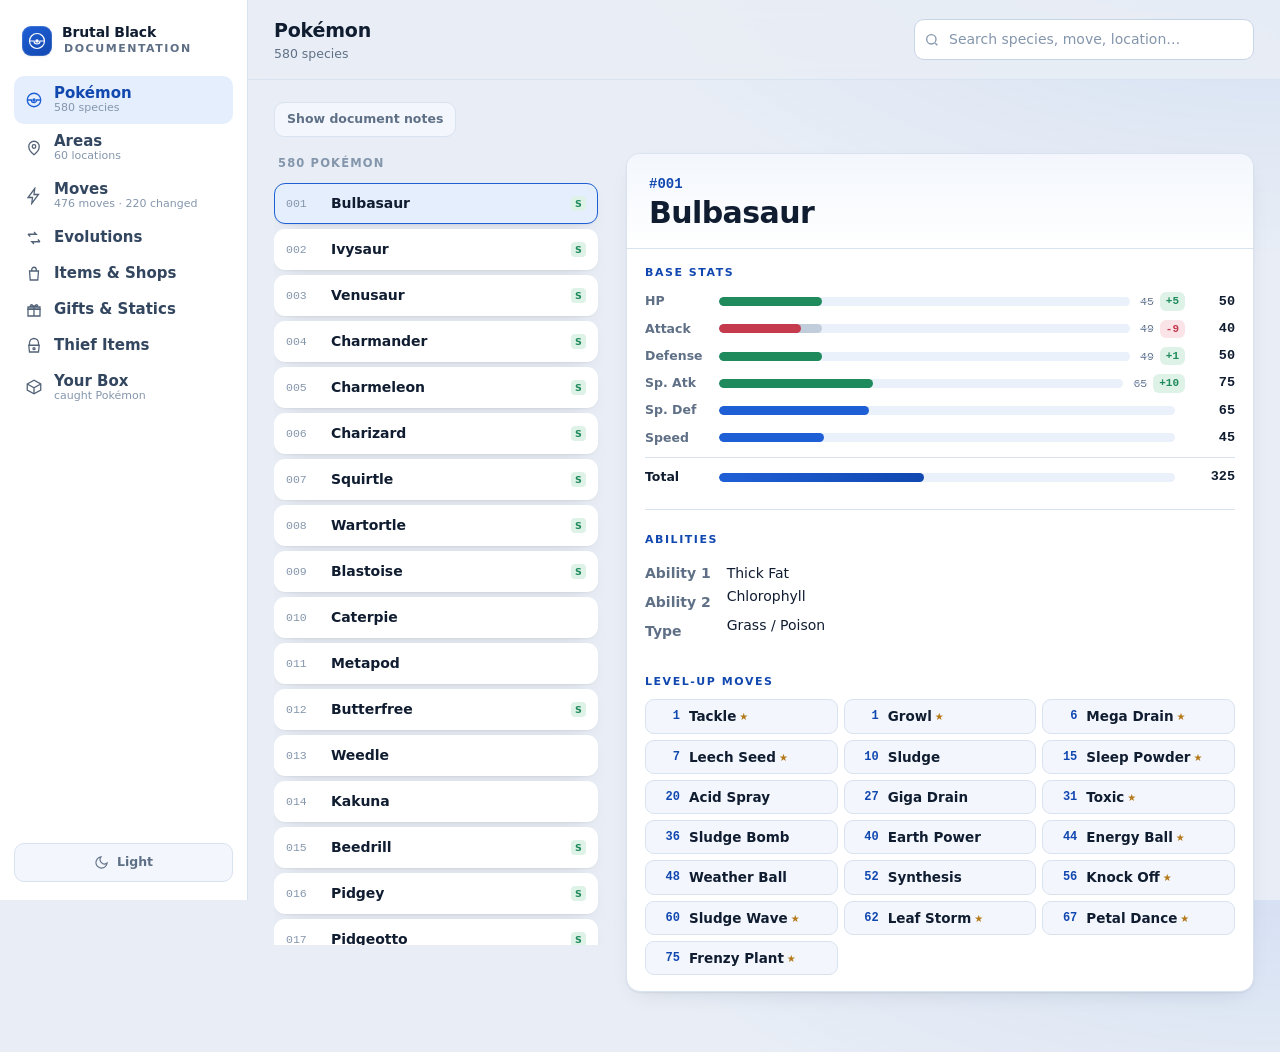
==== docs/index.html @ e63d30d4 "Brutal Black: display area notes (incl. Route 1 items), generic page title - Mastersheet prose notes" ====
<!doctype html>
<html lang="en">
<head>
<meta charset="utf-8">
<meta name="viewport" content="width=device-width, initial-scale=1">
<title>Nuzlocke Documentation</title>
<link rel="icon" href="data:image/svg+xml,%3Csvg xmlns='http://www.w3.org/2000/svg' viewBox='0 0 16 16'%3E%3Ctext y='13' font-size='13'%3EðŸŒŠ%3C/text%3E%3C/svg%3E">
<link rel="stylesheet" href="styles.css">
</head>
<body>
<div class="app" id="app">
  <aside class="sidebar" id="sidebar">
    <div class="brand">
      <div class="wm">
        <div class="crest" aria-hidden="true">
          <svg viewBox="0 0 24 24" fill="none"><path d="M12 2c5.5 0 10 4.5 10 10s-4.5 10-10 10S2 17.5 2 12 6.5 2 12 2Z" stroke="#fff" stroke-width="1.6"/><path d="M2 12h6a4 4 0 0 0 8 0h6" stroke="#fff" stroke-width="1.6"/><circle cx="12" cy="12" r="2.4" fill="#fff"/></svg>
        </div>
        <div>
          <h1>Rising Ruby <span class="sl">/</span> Sinking Sapphire</h1>
          <div class="tag">Documentation</div>
        </div>
      </div>
    </div>
    <nav id="nav" aria-label="Sections"></nav>
    <div class="spacer"></div>
    <button class="themebtn" id="themebtn" aria-label="Toggle color theme">
      <svg viewBox="0 0 24 24" fill="none" stroke="currentColor" stroke-width="1.8"><path d="M21 12.8A9 9 0 1 1 11.2 3a7 7 0 0 0 9.8 9.8Z"/></svg>
      <span id="themelabel">Theme</span>
    </button>
  </aside>
  <div class="scrim" id="scrim"></div>

  <main class="main">
    <header class="topbar">
      <button class="menutoggle" id="menutoggle" aria-label="Open menu"><svg viewBox="0 0 24 24" fill="none" stroke="currentColor" stroke-width="2"><path d="M4 7h16M4 12h16M4 17h16"/></svg></button>
      <div class="htext">
        <h2 id="secTitle">Pokémon</h2>
        <div class="hsub" id="secSub"></div>
      </div>
      <div class="search" id="searchWrap">
        <svg viewBox="0 0 24 24" fill="none" stroke="currentColor" stroke-width="2"><circle cx="11" cy="11" r="7"/><path d="m20 20-3.2-3.2"/></svg>
        <input id="search" type="search" placeholder="Search…" autocomplete="off" spellcheck="false">
      </div>
    </header>
    <div class="content" id="content"></div>
  </main>
</div>
<script src="data.js"></script>
<script src="data-brutalblack.js"></script>
<script src="sprites.js"></script>
<script src="app.js"></script>
</body>
</html>
---- docs/styles.css ----
/* ============ Tokens ============ */
:root{
  --bg:#e9eef6; --grain:#dde5f1;
  --surface:#ffffff; --surface-2:#f3f7fd; --surface-3:#eaf1fb;
  --ink:#101d31; --ink-2:#33465f; --muted:#5f7086; --faint:#8496ac;
  --line:#d9e2ef; --line-2:#c7d4e6;
  --accent:#1f5fd6; --accent-2:#1148b0; --accent-ink:#ffffff; --accent-soft:#e4eefc; --accent-line:#bcd4f6;
  --up:#1f8a5b; --up-soft:#dff2e8; --down:#c53a4d; --down-soft:#fbe4e8;
  --star:#b5791a; --star-soft:#f7ecd6; --star2:#9e3d78; --star2-soft:#f6e2ef;
  --shadow:0 1px 2px rgba(16,29,49,.06),0 8px 24px -12px rgba(16,29,49,.18);
  --shadow-lg:0 12px 40px -12px rgba(16,29,49,.28);
  --radius:14px; --radius-sm:9px;
  --mono:ui-monospace,"SFMono-Regular","Cascadia Code","Consolas","Liberation Mono",monospace;
  --sans:system-ui,-apple-system,"Segoe UI",Roboto,"Helvetica Neue",Arial,sans-serif;
  --m-grass:#3f9b52; --m-surf:#2b7fce; --m-rod:#1a9fb0; --m-horde:#8256c9; --m-dex:#c08a1f; --m-static:#c05a3a; --m-other:#5f7086;
}
@media (prefers-color-scheme:dark){
  :root{
    --bg:#080f1b; --grain:#0d1728;
    --surface:#0f1a2c; --surface-2:#13223a; --surface-3:#182b48;
    --ink:#e8eefb; --ink-2:#c2cee2; --muted:#8ba0bd; --faint:#63768f;
    --line:#1d2f4b; --line-2:#274064;
    --accent:#5b93ff; --accent-2:#7cabff; --accent-ink:#06101f; --accent-soft:#14243d; --accent-line:#274a78;
    --up:#4bc98a; --up-soft:#12301f; --down:#f07d8c; --down-soft:#341620; --star:#e4ac52; --star-soft:#33280f; --star2:#e07bb0; --star2-soft:#331327;
    --shadow:0 1px 2px rgba(0,0,0,.4),0 10px 30px -14px rgba(0,0,0,.7);
    --shadow-lg:0 18px 50px -16px rgba(0,0,0,.75);
  }
}
:root[data-theme="light"]{
  --bg:#e9eef6; --grain:#dde5f1; --surface:#ffffff; --surface-2:#f3f7fd; --surface-3:#eaf1fb;
  --ink:#101d31; --ink-2:#33465f; --muted:#5f7086; --faint:#8496ac; --line:#d9e2ef; --line-2:#c7d4e6;
  --accent:#1f5fd6; --accent-2:#1148b0; --accent-ink:#ffffff; --accent-soft:#e4eefc; --accent-line:#bcd4f6;
  --up:#1f8a5b; --up-soft:#dff2e8; --down:#c53a4d; --down-soft:#fbe4e8; --star:#b5791a; --star-soft:#f7ecd6; --star2:#9e3d78; --star2-soft:#f6e2ef;
  --shadow:0 1px 2px rgba(16,29,49,.06),0 8px 24px -12px rgba(16,29,49,.18); --shadow-lg:0 12px 40px -12px rgba(16,29,49,.28);
}
:root[data-theme="dark"]{
  --bg:#080f1b; --grain:#0d1728; --surface:#0f1a2c; --surface-2:#13223a; --surface-3:#182b48;
  --ink:#e8eefb; --ink-2:#c2cee2; --muted:#8ba0bd; --faint:#63768f; --line:#1d2f4b; --line-2:#274064;
  --accent:#5b93ff; --accent-2:#7cabff; --accent-ink:#06101f; --accent-soft:#14243d; --accent-line:#274a78;
  --up:#4bc98a; --up-soft:#12301f; --down:#f07d8c; --down-soft:#341620; --star:#e4ac52; --star-soft:#33280f; --star2:#e07bb0; --star2-soft:#331327;
  --shadow:0 1px 2px rgba(0,0,0,.4),0 10px 30px -14px rgba(0,0,0,.7); --shadow-lg:0 18px 50px -16px rgba(0,0,0,.75);
}
*{box-sizing:border-box}
html,body{height:100%}
body{
  margin:0;font-family:var(--sans);color:var(--ink);
  background:
    radial-gradient(1200px 600px at 100% -10%,color-mix(in srgb,var(--accent) 12%,transparent),transparent 60%),
    linear-gradient(var(--bg),var(--bg));
  font-size:15px;line-height:1.5;-webkit-font-smoothing:antialiased;
}
.mono{font-family:var(--mono);font-variant-numeric:tabular-nums}
button{font:inherit;color:inherit;cursor:pointer}
::selection{background:color-mix(in srgb,var(--accent) 30%,transparent)}
:focus-visible{outline:2px solid var(--accent);outline-offset:2px;border-radius:6px}

/* ============ App shell ============ */
.app{display:grid;grid-template-columns:248px 1fr;min-height:100vh}
.sidebar{
  position:sticky;top:0;align-self:start;height:100vh;
  display:flex;flex-direction:column;gap:2px;padding:18px 14px;
  border-right:1px solid var(--line);background:var(--surface);z-index:20;
}
.brand{display:flex;flex-direction:column;gap:2px;padding:6px 8px 16px}
.brand .wm{display:flex;align-items:center;gap:10px}
.brand .crest{width:30px;height:30px;flex:none;border-radius:9px;background:linear-gradient(150deg,var(--accent),var(--accent-2));display:grid;place-items:center;box-shadow:inset 0 0 0 1px rgba(255,255,255,.15),var(--shadow)}
.brand .crest svg{width:18px;height:18px}
.brand h1{margin:0;font-size:14px;font-weight:750;letter-spacing:-.01em;line-height:1.24;text-wrap:balance}
.brand h1 .sl{color:var(--accent);font-weight:600;margin:0 1px}
.brand .tag{font-size:11px;color:var(--muted);letter-spacing:.14em;text-transform:uppercase;font-weight:600;padding-left:2px}
.navbtn{display:flex;align-items:center;gap:11px;width:100%;text-align:left;padding:9px 11px;border:0;background:transparent;border-radius:10px;color:var(--ink-2);font-weight:550;transition:background .12s,color .12s}
.navbtn svg{width:18px;height:18px;flex:none;opacity:.85}
.navbtn .nm{display:flex;flex-direction:column;line-height:1.15}
.navbtn .nm small{font-size:11px;color:var(--faint);font-weight:500}
.navbtn:hover{background:var(--surface-2);color:var(--ink)}
.navbtn.active{background:var(--accent-soft);color:var(--accent-2)}
.navbtn.active svg{opacity:1;color:var(--accent)}
.sidebar .spacer{flex:1}
.themebtn{display:flex;align-items:center;justify-content:center;gap:8px;padding:9px;border:1px solid var(--line);border-radius:10px;background:var(--surface-2);color:var(--muted);font-size:12.5px;font-weight:600}
.themebtn:hover{color:var(--ink);border-color:var(--line-2)}
.themebtn svg{width:15px;height:15px}

.main{min-width:0;display:flex;flex-direction:column}
.scrim{display:none;position:fixed;inset:0;background:rgba(4,10,20,.55);z-index:19}
.scrim.show{display:block}
.topbar{position:sticky;top:0;z-index:15;display:flex;align-items:center;gap:16px;padding:16px 26px;background:color-mix(in srgb,var(--bg) 82%,transparent);backdrop-filter:blur(10px);border-bottom:1px solid var(--line)}
.topbar .htext{min-width:0}
.topbar h2{margin:0;font-size:19px;font-weight:750;letter-spacing:-.01em}
.topbar .hsub{font-size:12.5px;color:var(--muted)}
.search{margin-left:auto;position:relative;flex:0 1 340px}
.search input{width:100%;padding:9px 12px 9px 34px;border:1px solid var(--line-2);border-radius:10px;background:var(--surface);color:var(--ink);font:inherit;font-size:14px}
.search input::placeholder{color:var(--faint)}
.search svg{position:absolute;left:10px;top:50%;transform:translateY(-50%);width:16px;height:16px;color:var(--faint)}
.content{padding:22px 26px 60px;min-width:0}

/* ============ Master-detail ============ */
.md{display:grid;grid-template-columns:330px 1fr;gap:22px;align-items:start}
.mlist{position:sticky;top:86px;max-height:calc(100vh - 108px);overflow:auto;display:flex;flex-direction:column;gap:5px;padding-right:6px}
.mlist .count{font-size:11.5px;color:var(--faint);text-transform:uppercase;letter-spacing:.1em;font-weight:600;padding:2px 4px 6px}
.litem{display:flex;align-items:center;gap:11px;padding:9px 11px;border:1px solid transparent;border-radius:11px;background:var(--surface);text-align:left;width:100%;transition:border-color .12s,background .12s,transform .06s;box-shadow:var(--shadow)}
.litem:hover{border-color:var(--accent-line)}
.litem.active{border-color:var(--accent);background:var(--accent-soft)}
.litem .dex{font-family:var(--mono);font-size:11.5px;color:var(--faint);min-width:34px}
.litem .lname{font-weight:640;font-size:14px;letter-spacing:-.005em;flex:1;min-width:0;overflow:hidden;text-overflow:ellipsis;white-space:nowrap}
.litem .lmeta{font-size:11px;color:var(--muted);white-space:nowrap}
.litem .dot{width:7px;height:7px;border-radius:50%;flex:none}
.detail{min-width:0}

/* ============ Cards / panels ============ */
.panel{background:var(--surface);border:1px solid var(--line);border-radius:var(--radius);box-shadow:var(--shadow);overflow:hidden}
.panel + .panel{margin-top:18px}
.phead{display:flex;align-items:baseline;gap:12px;padding:14px 18px;border-bottom:1px solid var(--line);background:var(--surface-2)}
.phead h3{margin:0;font-size:14.5px;font-weight:700;letter-spacing:.01em}
.phead .sub{font-size:12px;color:var(--muted)}
.pbody{padding:16px 18px}
.eyebrow{font-size:11px;letter-spacing:.14em;text-transform:uppercase;color:var(--accent-2);font-weight:700}

/* Pokemon detail header */
.pkhero{display:flex;flex-wrap:wrap;align-items:flex-end;gap:14px;padding:20px 22px;border-bottom:1px solid var(--line);background:linear-gradient(180deg,var(--surface-2),var(--surface))}
.pkhero .num{font-family:var(--mono);font-size:14px;color:var(--accent-2);font-weight:600}
.pkhero h2{margin:0;font-size:30px;font-weight:780;letter-spacing:-.02em;line-height:1}
.pkhero .loc{margin-left:auto;font-size:13px;color:var(--muted);text-align:right}
.pkhero .loc b{color:var(--ink);font-weight:650}

.dl{display:grid;grid-template-columns:auto 1fr;gap:2px 16px;font-size:14px}
.dl dt{color:var(--muted);font-weight:600;white-space:nowrap}
.dl dd{margin:0;color:var(--ink)}
.dl dd + dt{margin-top:6px}

.grid2{display:grid;grid-template-columns:1fr 1fr;gap:16px}
@media (max-width:1180px){.grid2{grid-template-columns:1fr}}

/* stat change table */
.statchg{display:flex;flex-direction:column;gap:6px}
.statrow{display:grid;grid-template-columns:96px 1fr auto;align-items:center;gap:10px}
.statrow .sn{font-size:12.5px;color:var(--muted);font-weight:600}
.statrow .bar{position:relative;height:8px;border-radius:5px;background:var(--surface-3);overflow:hidden}
.statrow .bar i{position:absolute;left:0;top:0;bottom:0;border-radius:5px;background:var(--accent);opacity:.35}
.statrow .bar i.now{opacity:.9}
.statrow .val{font-family:var(--mono);font-size:12.5px;display:flex;align-items:center;gap:6px}
.statrow .val .to{font-weight:700}
.delta{font-family:var(--mono);font-size:11px;font-weight:700;padding:1px 6px;border-radius:6px}
.delta.up{color:var(--up);background:var(--up-soft)}
.delta.down{color:var(--down);background:var(--down-soft)}

.chgrow{display:flex;align-items:center;gap:9px;flex-wrap:wrap;padding:7px 0;border-top:1px dashed var(--line);font-size:13.5px}
.chgrow:first-child{border-top:0}
.chgrow .cl{color:var(--muted);font-weight:600;min-width:120px}
.arrow{color:var(--faint)}
.was{color:var(--muted);text-decoration:line-through;text-decoration-color:var(--line-2)}
.now{font-weight:650}

/* moves */
.moves{display:grid;grid-template-columns:repeat(auto-fill,minmax(178px,1fr));gap:6px}
.move{display:flex;align-items:center;flex-wrap:wrap;gap:6px 9px;padding:6px 10px;border-radius:9px;background:var(--surface-2);border:1px solid var(--line)}
.move .lv{font-family:var(--mono);font-size:12px;font-weight:700;color:var(--accent-2);min-width:24px;text-align:right}
.move .mv{font-size:13.5px;font-weight:550;flex:1}
.badge{font-size:10px;font-weight:800;padding:1px 5px;border-radius:5px;letter-spacing:.02em;line-height:1.4}
.badge.s1{color:var(--star);background:var(--star-soft)}
.badge.s2{color:var(--star2);background:var(--star2-soft)}
.tmwrap{margin-top:18px;border:1px solid var(--line);border-radius:14px;background:var(--surface);box-shadow:var(--shadow);overflow:hidden}
.tmwrap>summary{cursor:pointer;list-style:none;padding:13px 18px;font-size:13.5px;font-weight:700;color:var(--ink);display:flex;align-items:center;gap:10px}
.tmwrap>summary::-webkit-details-marker{display:none}
.tmwrap>summary::before{content:"▸";color:var(--muted);font-size:11px;transition:transform .15s}
.tmwrap[open]>summary::before{transform:rotate(90deg)}
.tmwrap>summary:hover{background:var(--surface-2)}
.tmnewcount{font-size:11px;font-weight:800;color:var(--up);background:var(--up-soft);padding:2px 8px;border-radius:6px}
.tmgrid{display:grid;grid-template-columns:repeat(auto-fill,minmax(160px,1fr));gap:6px;padding:4px 18px 14px}
.tmchip{display:flex;align-items:center;gap:8px;padding:5px 10px;border-radius:9px;background:var(--surface-2);border:1px solid var(--line);font-size:12.5px}
.tmchip .tmn{font-family:var(--mono);font-size:11px;font-weight:700;color:var(--accent-2);min-width:38px}
.tmchip.tmnew{border-color:color-mix(in srgb,var(--up) 50%,var(--line));background:var(--up-soft)}
.tmchip.tmnew .tmn{color:var(--up)}
.tmcap{display:flex;align-items:center;gap:7px;padding:0 18px 14px;font-size:11.5px;color:var(--muted)}
.tmswatch{width:12px;height:12px;border-radius:3px;background:var(--up-soft);border:1px solid color-mix(in srgb,var(--up) 50%,var(--line))}
.ast{font-weight:800;font-size:.8em;vertical-align:super;line-height:0;margin-left:1px;cursor:help}
.ast.a1{color:var(--star)}
.ast.a2{color:var(--star2)}
/* clickable moves + move-info modal */
.movelink{cursor:pointer}
.chgmark{color:var(--star);font-size:10px;font-weight:800;margin-left:3px;vertical-align:1px;cursor:help}
.move.movelink:hover{border-color:var(--accent)}
.tmchip.movelink:hover{border-color:var(--accent)}
.chip.movelink:hover{border-color:var(--accent);color:var(--accent-2)}
h3 .movelink:hover{color:var(--accent)}
.movelink:focus-visible{outline:2px solid var(--accent);outline-offset:2px;border-radius:6px}
.movemodal-backdrop{position:fixed;inset:0;z-index:100;display:none;align-items:center;justify-content:center;padding:20px;background:rgba(4,10,20,.55);backdrop-filter:blur(3px)}
.movemodal-backdrop.show{display:flex}
.movemodal{width:min(420px,100%);background:var(--surface);border:1px solid var(--line);border-radius:16px;box-shadow:var(--shadow-lg);overflow:hidden;animation:mmpop .14s ease}
@keyframes mmpop{from{transform:translateY(6px) scale(.98);opacity:0}to{transform:none;opacity:1}}
.mm-head{display:flex;align-items:center;gap:12px;padding:15px 18px;border-bottom:1px solid var(--line);background:var(--surface-2)}
.mm-head h3{margin:0;font-size:18px;font-weight:750;letter-spacing:-.01em}
.mm-close{margin-left:auto;flex:none;width:28px;height:28px;border:1px solid var(--line-2);border-radius:8px;background:var(--surface);color:var(--muted);font-size:13px;display:grid;place-items:center}
.mm-close:hover{color:var(--ink)}
.mm-body{padding:16px 18px}
.mm-tags{display:flex;flex-wrap:wrap;gap:8px;margin-bottom:14px}
.mm-type{color:#fff;font-weight:750;font-size:12px;padding:4px 12px;border-radius:999px;text-shadow:0 1px 1px rgba(0,0,0,.25)}
.mm-cat{font-weight:650;font-size:12px;padding:4px 12px;border-radius:999px;background:var(--surface-3);color:var(--ink-2)}
.mm-cat-physical{background:rgba(224,101,68,.16);color:#e06544}
.mm-cat-special{background:rgba(77,144,213,.16);color:#4d90d5}
.mm-cat-status{background:var(--surface-3);color:var(--muted)}
.mm-chg{font-weight:750;font-size:12px;padding:4px 12px;border-radius:999px;background:var(--star-soft);color:var(--star)}
.mm-stats{display:grid;grid-template-columns:repeat(3,1fr);gap:8px;margin-bottom:12px}
.mm-stats>div{background:var(--surface-2);border:1px solid var(--line);border-radius:10px;padding:10px;text-align:center}
.mm-stats b{display:block;font-family:var(--mono);font-size:18px;font-weight:750}
.mm-stats span{font-size:11px;color:var(--muted);text-transform:uppercase;letter-spacing:.06em}
.mm-fx{font-size:13px;color:var(--ink-2);background:var(--accent-soft);border:1px solid var(--accent-line);border-radius:10px;padding:9px 12px;margin-bottom:10px}
.mm-desc{margin:0;font-size:13.5px;color:var(--ink-2);line-height:1.5}
.badge.excl{color:var(--up);background:var(--up-soft)}
.badge.early{color:var(--accent-2);background:var(--accent-soft)}
.move.mv-excl{border-color:color-mix(in srgb,var(--up) 45%,var(--line))}
.move.mv-early{border-color:color-mix(in srgb,var(--accent) 40%,var(--line))}

/* sprites */
.spr{image-rendering:pixelated;image-rendering:crisp-edges;display:inline-block;flex:none;object-fit:contain}
.litem .lspr{width:34px;height:34px;margin:-5px -2px -5px -3px}
.pkhero .hspr{width:96px;height:96px;align-self:center;filter:drop-shadow(0 3px 6px rgba(0,0,0,.28))}
.cspr{width:22px;height:22px;vertical-align:middle}
.pkid{display:flex;flex-direction:column;gap:3px}
.chip.mon{display:inline-flex;align-items:center;gap:5px;padding:3px 10px 3px 5px}
.monname{display:inline-flex;align-items:center;gap:8px}
.monlink{cursor:pointer;transition:border-color .12s,background .12s,color .12s}
.chip.monlink:hover,.tmon.monlink:hover{border-color:var(--accent);color:var(--accent-2);background:var(--accent-soft)}
.monname.monlink{border-radius:7px;padding:2px 6px;margin:-2px -6px}
.monname.monlink:hover{background:var(--accent-soft);color:var(--accent-2)}
.monlink:focus-visible{outline:2px solid var(--accent);outline-offset:2px}
.catch{width:15px;height:15px;flex:none;border:1.6px solid var(--line-2);border-radius:5px;background:var(--surface);padding:0;position:relative;cursor:pointer}
.catch:hover{border-color:var(--accent)}
.catch[aria-pressed="true"]{background:var(--up);border-color:var(--up)}
.catch[aria-pressed="true"]::after{content:"";position:absolute;left:4px;top:1px;width:4px;height:8px;border:solid #fff;border-width:0 2px 2px 0;transform:rotate(45deg)}
.catch:focus-visible{outline:2px solid var(--accent);outline-offset:2px}
.chip.caught{opacity:.5}
.chip.caught .cspr{filter:grayscale(.75)}
.pct{font-family:var(--mono);font-variant-numeric:tabular-nums;font-size:10.5px;font-weight:700;color:var(--accent-2);margin-left:2px}
.pct.dupe{color:var(--faint);font-style:italic;font-weight:600;font-family:var(--sans)}
.wsum{display:flex;flex-direction:column;gap:3px;margin-top:6px;align-items:flex-start}
.cc{font-size:10.5px;color:var(--faint);font-variant-numeric:tabular-nums}
.wcap{margin-top:12px;font-size:11.5px;color:var(--muted);line-height:1.5;max-width:82ch}
.wcap b{color:var(--ink-2)}
/* sidebar caught check + collapse */
.areacheck{margin-left:auto;color:var(--up);font-weight:800;font-size:13px;flex:none}
.litem.active .areacheck{color:var(--up)}
.subcaught{color:var(--up);font-weight:700}
.areabar{display:flex;align-items:center;gap:12px;margin-bottom:16px}
.caughtcount{font-size:13px;color:var(--muted)}
.caughtcount b{color:var(--up);font-weight:750;font-variant-numeric:tabular-nums}
.resetbtn{margin-left:auto;flex:none;font-size:12.5px;font-weight:650;padding:8px 15px;border:1px solid var(--line-2);border-radius:9px;background:var(--surface);color:var(--ink-2)}
.resetbtn:hover:not(:disabled){border-color:var(--down);color:var(--down);background:var(--down-soft)}
.resetbtn:disabled{opacity:.45;cursor:default}
/* player profile / rival filter */
.profilebar{display:flex;flex-wrap:wrap;align-items:center;gap:16px;margin-bottom:14px;padding:11px 14px;background:var(--surface);border:1px solid var(--line);border-radius:12px;box-shadow:var(--shadow)}
.pfield{display:flex;align-items:center;gap:9px}
.plabel{font-size:11px;text-transform:uppercase;letter-spacing:.08em;color:var(--muted);font-weight:700}
.seg{display:inline-flex;background:var(--surface-2);border:1px solid var(--line);border-radius:9px;padding:2px;gap:2px}
.segbtn{display:inline-flex;align-items:center;gap:5px;font-size:12.5px;font-weight:600;padding:5px 11px;border:0;background:transparent;border-radius:7px;color:var(--ink-2)}
.segbtn:hover{color:var(--ink)}
.segbtn.on{background:var(--accent);color:var(--accent-ink)}
.segbtn .spr{margin:-3px 0}
.pnote{font-size:12px;color:var(--muted);margin-left:auto;text-align:right}
.pnote b{color:var(--accent-2)}
.rivalpill{font-size:10px;font-weight:800;letter-spacing:.02em;padding:2px 8px;border-radius:6px;background:var(--accent);color:var(--accent-ink);white-space:nowrap}
.varpill{font-size:10px;font-weight:700;padding:2px 7px;border-radius:6px;background:var(--surface-3);color:var(--muted);white-space:nowrap}
tr.rivalrow{background:color-mix(in srgb,var(--accent) 6%,transparent)}
.collapsebtn{flex:none;font-size:11.5px;font-weight:650;padding:4px 11px;border:1px solid var(--line-2);border-radius:8px;background:var(--surface);color:var(--muted)}
.collapsebtn:hover{color:var(--ink);border-color:var(--accent-line)}
.collapsednote{font-size:13px;color:var(--muted);display:flex;align-items:center;gap:8px;flex-wrap:wrap}
.pheadbtns{margin-left:auto;display:flex;gap:8px;flex:none}
.missbtn{flex:none;font-size:11.5px;font-weight:650;padding:4px 11px;border:1px solid var(--line-2);border-radius:8px;background:var(--surface);color:var(--muted)}
.missbtn:hover{color:var(--down);border-color:var(--down)}
.missbtn.on{background:var(--down-soft);border-color:var(--down);color:var(--down)}
.submiss{color:var(--down);font-weight:700}
.cmarks{margin-left:auto;display:inline-flex;gap:3px;flex:none}
.cmark{font-size:9.5px;font-weight:800;width:15px;height:15px;display:inline-grid;place-items:center;border-radius:4px}
.cmark.s{background:var(--up-soft);color:var(--up)}
.cmark.t{background:var(--star2-soft);color:var(--star2)}
.cmark.a{background:var(--star-soft);color:var(--star)}
.litem.done{opacity:.5}
.areamiss{margin-left:auto;color:var(--down);font-weight:800;font-size:13px;flex:none}
.arealinked{margin-left:auto;color:var(--faint);font-weight:800;font-size:13px;flex:none}
.wcap.grpnote{margin:0 0 12px;color:var(--accent-2);background:var(--accent-soft);border:1px solid var(--accent-line);border-radius:9px;padding:8px 11px}
.wcap.grpnote b{color:var(--accent-2)}
.areacheck.done{color:var(--muted)}
.tcheck{margin-right:8px;vertical-align:-2px}
tr.tdone td{opacity:.55}
tr.tdone .idpill,tr.tdone .tcheck{opacity:1}
.boxgrid{display:grid;grid-template-columns:repeat(auto-fill,minmax(118px,1fr));gap:12px}
.boxcard{display:flex;flex-direction:column;align-items:center;gap:4px;padding:14px 10px 12px;border:1px solid var(--line);border-radius:14px;background:var(--surface);box-shadow:var(--shadow);text-align:center;transition:border-color .12s,transform .07s}
.boxcard:hover{border-color:var(--accent);transform:translateY(-2px)}
.boxspr{width:64px;height:64px}
.bxname{font-weight:640;font-size:13px}
.bxdex{font-family:var(--mono);font-size:11px;color:var(--faint)}
/* location links */
.loclink{cursor:pointer;color:var(--accent-2);border-bottom:1px dashed var(--accent-line);transition:color .12s,border-color .12s}
.loclink:hover{color:var(--accent);border-bottom-color:var(--accent)}
.loclink:focus-visible{outline:2px solid var(--accent);outline-offset:2px;border-radius:4px}
/* thief */
.thief-grid{display:grid;grid-template-columns:repeat(auto-fill,minmax(340px,1fr));gap:16px;align-items:start;margin-bottom:18px}
.thief-card .phead{background:var(--surface-2)}
.thief-tbl td.tname{width:50%}
.thief-tbl td.titem{color:var(--ink-2)}
.thief-tbl .team{gap:5px}
.thief-tbl .tmon{font-size:12px}

/* base stats */
.stats{display:flex;flex-direction:column;gap:7px;max-width:600px}
.detailcol{max-width:660px;display:flex;flex-direction:column;gap:18px}
.detailcol .tmwrap{margin-top:0}
.statcols{display:grid;grid-template-columns:repeat(auto-fit,minmax(232px,1fr));gap:16px 22px}
.statcol .strow{grid-template-columns:52px 1fr auto 34px;gap:8px}
.statcol .strow .sl{font-size:11.5px}
.statcol .stats{max-width:none}
.strow{display:grid;grid-template-columns:64px 1fr auto 40px;align-items:center;gap:10px}
.strow .sl{font-size:12.5px;color:var(--muted);font-weight:600}
.strow .sbar{position:relative;height:9px;border-radius:5px;background:var(--surface-3);overflow:hidden}
.strow .sbar i{position:absolute;left:0;top:0;bottom:0;border-radius:5px;background:var(--accent)}
.strow .sbar i.ghost{background:var(--faint);opacity:.4}
.strow.up .sbar i:not(.ghost){background:var(--up)}
.strow.down .sbar i:not(.ghost){background:var(--down)}
.strow .sann{display:flex;align-items:center;justify-content:flex-end;gap:6px;font-family:var(--mono);font-variant-numeric:tabular-nums;font-size:11.5px;min-width:0}
.strow .sv{font-family:var(--mono);font-variant-numeric:tabular-nums;font-size:12.5px;text-align:right}
.strow .sv b{font-weight:700;font-size:13.5px}
.strow.total{margin-top:2px;padding-top:9px;border-top:1px solid var(--line)}
.strow.total .sbar i{background:linear-gradient(90deg,var(--accent),var(--accent-2))}
.strow.total .sl,.strow.total .sv b{color:var(--ink)}

/* generic tables */
.tblwrap{overflow-x:auto}
table.data{width:100%;border-collapse:collapse;font-size:13.5px}
table.data th{text-align:left;font-weight:700;color:var(--muted);font-size:11.5px;text-transform:uppercase;letter-spacing:.05em;padding:8px 12px;border-bottom:1px solid var(--line-2);white-space:nowrap;position:sticky;top:0;background:var(--surface)}
table.data td{padding:8px 12px;border-bottom:1px solid var(--line);vertical-align:top}
table.data tr:last-child td{border-bottom:0}
table.data tbody tr:hover,table.data tr:hover{background:var(--surface-2)}
table.data td.mono,table.data td .mono{font-family:var(--mono);font-variant-numeric:tabular-nums}

/* chips */
.chips{display:flex;flex-wrap:wrap;gap:6px}
.chip{font-size:12.5px;padding:4px 10px;border-radius:999px;background:var(--surface-2);border:1px solid var(--line);color:var(--ink-2)}
.chip.rare{border-style:dashed;color:var(--star);border-color:color-mix(in srgb,var(--star) 45%,var(--line))}
.mtag{font-size:11px;font-weight:700;padding:2px 8px;border-radius:7px;color:#fff;letter-spacing:.02em;white-space:nowrap}
.lvpill{font-family:var(--mono);font-size:12px;font-weight:650;padding:1px 8px;border-radius:7px;background:var(--surface-3);color:var(--ink-2)}
.idpill{font-family:var(--mono);font-size:11.5px;color:var(--faint)}
.badgepill{font-family:var(--mono);font-size:11px;font-weight:700;padding:1px 6px;border-radius:6px;background:var(--accent-soft);color:var(--accent-2)}

/* trainer team inline */
.team{display:flex;flex-wrap:wrap;gap:6px}
.tmon{display:inline-flex;align-items:center;gap:6px;padding:3px 8px;border-radius:8px;background:var(--surface-2);border:1px solid var(--line);font-size:12.5px}
.tmon .lv{font-family:var(--mono);font-size:11px;color:var(--accent-2);font-weight:700}

/* prose + notes */
.prose{max-width:70ch}
.prose p{margin:0 0 10px;color:var(--ink-2)}
.prose p:last-child{margin-bottom:0}
.note{display:flex;gap:9px;padding:11px 13px;border-radius:11px;background:var(--accent-soft);border:1px solid var(--accent-line);font-size:13px;color:var(--ink-2)}
.note svg{width:16px;height:16px;flex:none;color:var(--accent);margin-top:1px}
.note.plain{background:var(--surface-2);border-color:var(--line)}
.note.plain svg{color:var(--muted)}

/* about / intro */
.about{display:grid;grid-template-columns:1.6fr 1fr;gap:16px;margin-bottom:20px}
@media (max-width:900px){.about{grid-template-columns:1fr}}
.files{display:flex;flex-direction:column;gap:6px}
.file{display:flex;gap:10px;align-items:center;font-size:13px}
.file code{font-family:var(--mono);font-size:12px;background:var(--surface-3);padding:2px 7px;border-radius:6px;color:var(--accent-2);min-width:74px;text-align:center}
.file span{color:var(--muted)}

.section-head{display:flex;flex-wrap:wrap;align-items:baseline;gap:10px;margin:26px 0 12px}
.section-head h3{margin:0;font-size:17px;font-weight:740;letter-spacing:-.01em}
.section-head .hint{font-size:12.5px;color:var(--muted)}
.divider{height:1px;background:var(--line);margin:22px 0}

.empty{padding:60px 20px;text-align:center;color:var(--muted)}
.empty svg{width:34px;height:34px;opacity:.4;margin-bottom:10px}

/* legend */
.legend{display:flex;flex-wrap:wrap;gap:14px;font-size:12px;color:var(--muted);padding:10px 14px;background:var(--surface-2);border:1px solid var(--line);border-radius:11px;margin-bottom:16px}
.legend span{display:inline-flex;align-items:center;gap:6px}

.wild-group{margin-bottom:4px}

/* mobile nav toggle */
.menutoggle{display:none}

@media (max-width:920px){
  .app{grid-template-columns:1fr}
  .sidebar{position:fixed;inset:0 auto 0 0;width:250px;transform:translateX(-100%);transition:transform .22s ease;box-shadow:var(--shadow-lg)}
  .sidebar.open{transform:none}
  .menutoggle{display:inline-grid;place-items:center;width:38px;height:38px;border:1px solid var(--line-2);border-radius:10px;background:var(--surface)}
  .menutoggle svg{width:18px;height:18px}
  .md{grid-template-columns:1fr}
  .mlist{position:static;max-height:340px;order:0}
  .detail{order:1}
  .search{flex-basis:auto;flex:1}
  .topbar h2{font-size:17px}
}
@media (max-width:560px){
  .content{padding:16px 14px 50px}
  .topbar{padding:12px 14px}
  .pkhero h2{font-size:24px}
  .pkhero .loc{margin-left:0;flex-basis:100%;text-align:left}
}
@media (prefers-reduced-motion:reduce){*{transition:none!important;animation:none!important}}
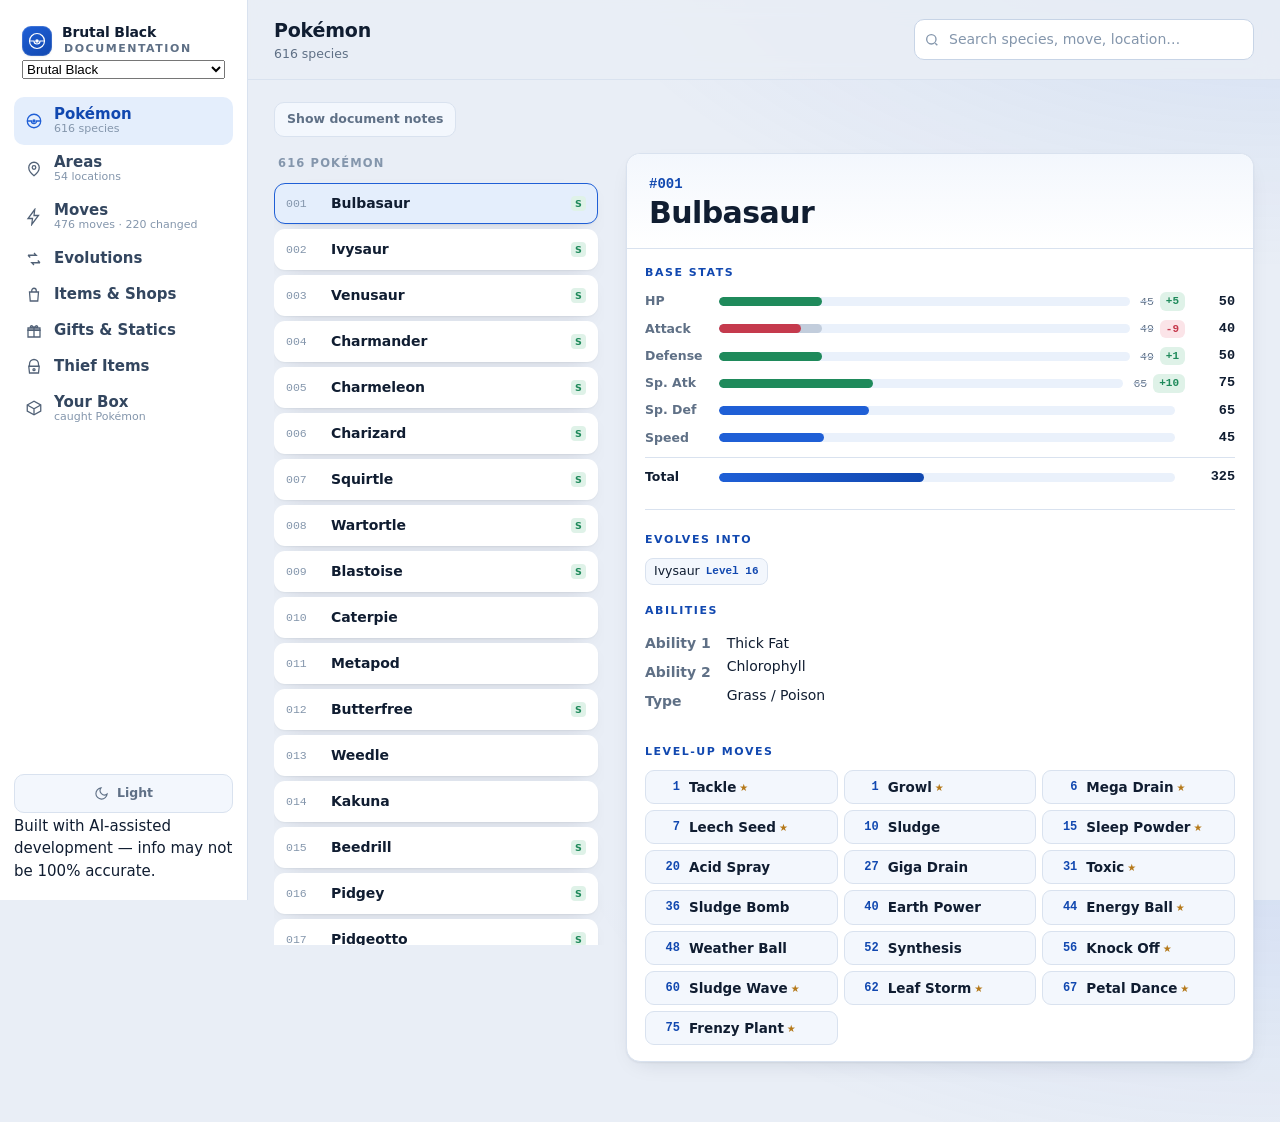
==== commit 6ffad7fe: "Add Rigorous Red (Gen-3 / FireRed hack) as a third game Adapts the Brutal Black pipeline for Rigorou" ====
--- a/docs/index.html
+++ b/docs/index.html
@@ -27,6 +27,7 @@
       <svg viewBox="0 0 24 24" fill="none" stroke="currentColor" stroke-width="1.8"><path d="M21 12.8A9 9 0 1 1 11.2 3a7 7 0 0 0 9.8 9.8Z"/></svg>
       <span id="themelabel">Theme</span>
     </button>
+    <div class="disclaimer">Built with AI-assisted development — info may not be 100% accurate.</div>
   </aside>
   <div class="scrim" id="scrim"></div>
 
@@ -47,7 +48,9 @@
 </div>
 <script src="data.js"></script>
 <script src="data-brutalblack.js"></script>
+<script src="data-rigred.js"></script>
 <script src="sprites.js"></script>
+<script src="item-sprites.js"></script>
 <script src="app.js"></script>
 </body>
 </html>
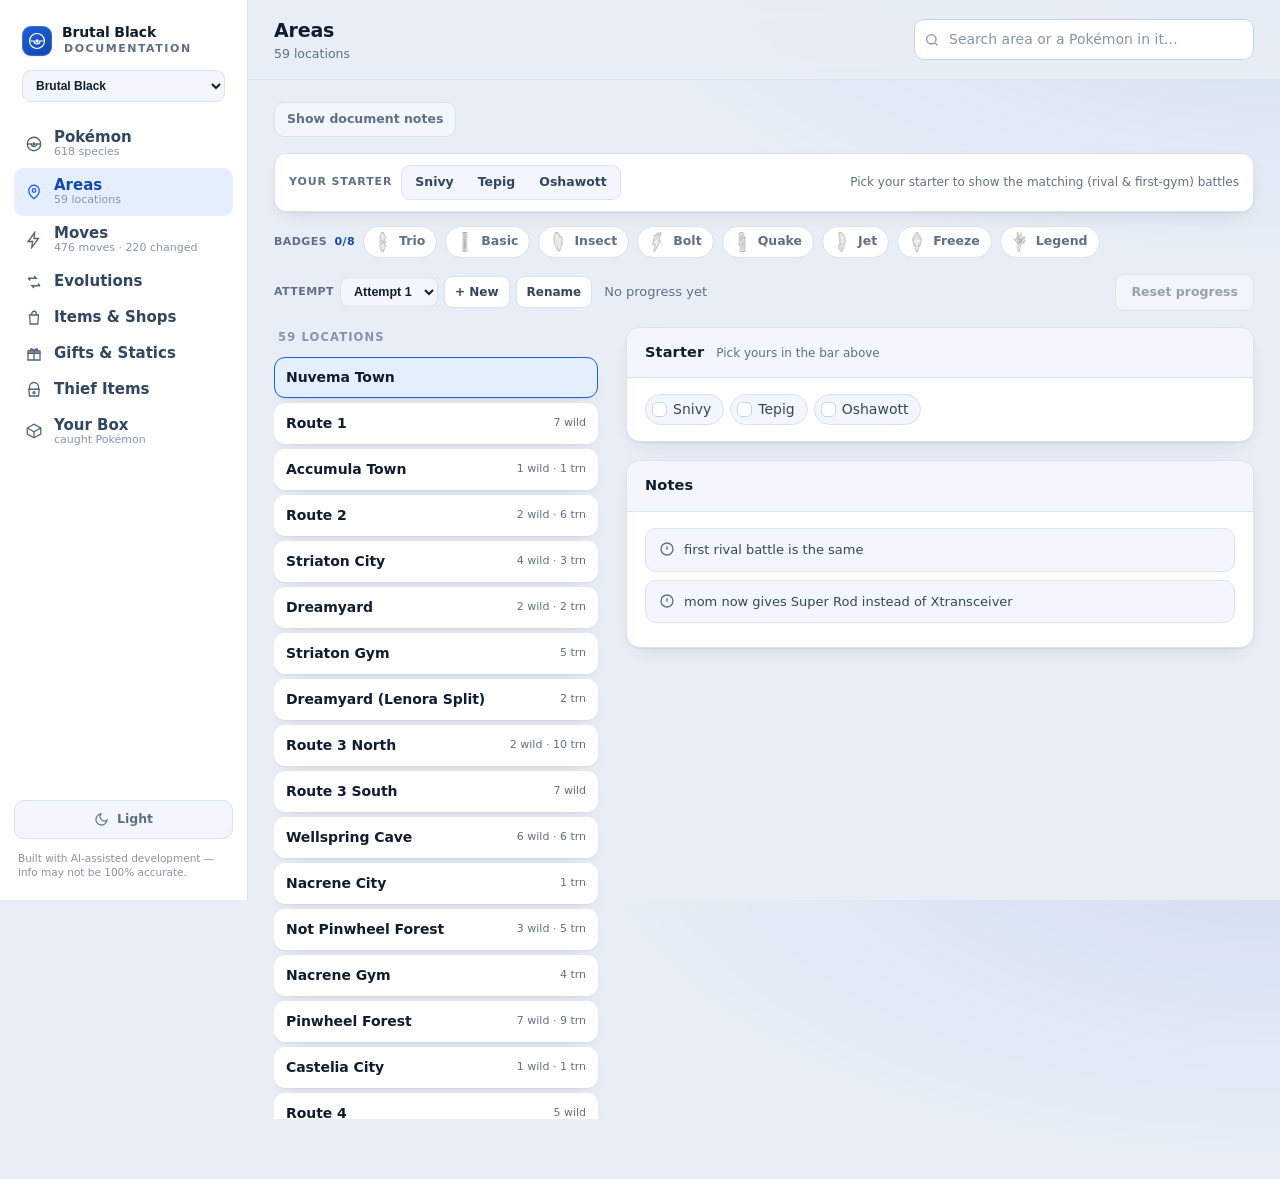
==== commit b21f49f1: "Auto-earn gym badges from leader defeat + show badge artwork Badges are no longer a separate manual " ====
--- a/docs/index.html
+++ b/docs/index.html
@@ -51,6 +51,7 @@
 <script src="data-rigred.js"></script>
 <script src="sprites.js"></script>
 <script src="item-sprites.js"></script>
+<script src="badge-sprites.js"></script>
 <script src="app.js"></script>
 </body>
 </html>
--- a/docs/styles.css
+++ b/docs/styles.css
@@ -68,6 +68,8 @@
 .brand h1{margin:0;font-size:14px;font-weight:750;letter-spacing:-.01em;line-height:1.24;text-wrap:balance}
 .brand h1 .sl{color:var(--accent);font-weight:600;margin:0 1px}
 .brand .tag{font-size:11px;color:var(--muted);letter-spacing:.14em;text-transform:uppercase;font-weight:600;padding-left:2px}
+.gamepicker{margin-top:10px;width:100%;padding:7px 9px;border-radius:9px;border:1px solid var(--line);background:var(--surface-2);color:var(--ink);font-size:12px;font-weight:600;cursor:pointer}
+.gamepicker:hover{border-color:var(--accent)}
 .navbtn{display:flex;align-items:center;gap:11px;width:100%;text-align:left;padding:9px 11px;border:0;background:transparent;border-radius:10px;color:var(--ink-2);font-weight:550;transition:background .12s,color .12s}
 .navbtn svg{width:18px;height:18px;flex:none;opacity:.85}
 .navbtn .nm{display:flex;flex-direction:column;line-height:1.15}
@@ -185,6 +187,16 @@
 .movelink:focus-visible{outline:2px solid var(--accent);outline-offset:2px;border-radius:6px}
 .movemodal-backdrop{position:fixed;inset:0;z-index:100;display:none;align-items:center;justify-content:center;padding:20px;background:rgba(4,10,20,.55);backdrop-filter:blur(3px)}
 .movemodal-backdrop.show{display:flex}
+/* Pokémon preview popup */
+.monmodal-backdrop{position:fixed;inset:0;z-index:110;display:none;align-items:flex-start;justify-content:center;padding:24px 20px;background:rgba(4,10,20,.6);backdrop-filter:blur(3px);overflow:auto}
+.monmodal-backdrop.show{display:flex}
+.monmodal{width:min(680px,100%);background:var(--surface);border:1px solid var(--line);border-radius:16px;box-shadow:var(--shadow-lg);overflow:hidden;animation:mmpop .14s ease;margin:auto}
+.pm-bar{display:flex;align-items:center;gap:8px;padding:10px 12px;border-bottom:1px solid var(--line);position:sticky;top:0;background:var(--surface);z-index:2}
+.pm-full{margin-left:auto;font-size:12px;font-weight:600;padding:6px 11px;border:1px solid var(--line-2);border-radius:8px;background:var(--surface);color:var(--ink-2);cursor:pointer}
+.pm-full:hover{border-color:var(--accent);color:var(--accent-2)}
+.pm-close{flex:none;width:28px;height:28px;border:1px solid var(--line-2);border-radius:8px;background:var(--surface);color:var(--muted);font-size:13px;display:grid;place-items:center;cursor:pointer}
+.pm-close:hover{color:var(--ink)}
+.monmodal .panel{border:0;border-radius:0;background:transparent;padding:16px 18px 20px}
 .movemodal{width:min(420px,100%);background:var(--surface);border:1px solid var(--line);border-radius:16px;box-shadow:var(--shadow-lg);overflow:hidden;animation:mmpop .14s ease}
 @keyframes mmpop{from{transform:translateY(6px) scale(.98);opacity:0}to{transform:none;opacity:1}}
 .mm-head{display:flex;align-items:center;gap:12px;padding:15px 18px;border-bottom:1px solid var(--line);background:var(--surface-2)}
@@ -205,6 +217,9 @@
 .mm-stats span{font-size:11px;color:var(--muted);text-transform:uppercase;letter-spacing:.06em}
 .mm-fx{font-size:13px;color:var(--ink-2);background:var(--accent-soft);border:1px solid var(--accent-line);border-radius:10px;padding:9px 12px;margin-bottom:10px}
 .mm-desc{margin:0;font-size:13.5px;color:var(--ink-2);line-height:1.5}
+.mm-changes{margin-top:12px;border:1px solid var(--accent-line);border-radius:10px;padding:8px 12px 10px;background:var(--accent-soft)}
+.mm-changes-h{font-size:11px;font-weight:700;text-transform:uppercase;letter-spacing:.06em;color:var(--accent);margin-bottom:4px}
+.mm-changes .chgrow{padding:3px 0}
 .badge.excl{color:var(--up);background:var(--up-soft)}
 .badge.early{color:var(--accent-2);background:var(--accent-soft)}
 .move.mv-excl{border-color:color-mix(in srgb,var(--up) 45%,var(--line))}
@@ -214,9 +229,39 @@
 .spr{image-rendering:pixelated;image-rendering:crisp-edges;display:inline-block;flex:none;object-fit:contain}
 .litem .lspr{width:34px;height:34px;margin:-5px -2px -5px -3px}
 .pkhero .hspr{width:96px;height:96px;align-self:center;filter:drop-shadow(0 3px 6px rgba(0,0,0,.28))}
-.cspr{width:22px;height:22px;vertical-align:middle}
+.cspr{width:34px;height:34px;vertical-align:middle}
+.disclaimer{padding:10px 4px 2px;font-size:10.5px;line-height:1.4;color:var(--muted);opacity:.75}
+.tnote{margin-top:4px;font-size:11.5px;line-height:1.35;color:var(--m-static,#c9973f);font-style:italic}
+.itemspr{width:28px;height:28px;vertical-align:middle;margin-right:6px;image-rendering:pixelated}
+/* collapsible trainer */
+.trainer{border:1px solid var(--line);border-radius:10px;margin-bottom:8px;background:var(--surface-2)}
+.trainer[open]{border-color:var(--line-2);background:var(--surface)}
+.trainer>summary{list-style:none;cursor:pointer;padding:10px 13px}
+.trainer>summary::-webkit-details-marker{display:none}
+.tsumhead{display:flex;align-items:center;gap:8px;font-weight:650;font-size:14.5px}
+.tsumhead::before{content:"▸";color:var(--muted);font-size:11px;flex:none}
+.trainer[open] .tsumhead::before{content:"▾"}
+.tsumhead .tname{display:inline-flex;align-items:center;flex-wrap:wrap;gap:4px}
+.trainer .tpreview{margin-top:7px;margin-left:19px}
+.trainer[open] .tpreview{display:none}
+.tdetail{padding:2px 13px 12px}
+.trainer.tdone>summary .tname{opacity:.55}
+.faint{color:var(--faint)}
+/* team sheet: attributes down the left, one Pokémon per column (like the source docs) */
+.data.teamsheet{border-collapse:collapse}
+.data.teamsheet th{position:static;text-align:right;text-transform:none;letter-spacing:0;color:var(--accent-2);font-weight:700;font-size:12px;white-space:nowrap;padding:8px 12px;background:var(--surface-2);border:1px solid var(--line);vertical-align:middle;width:1%}
+.data.teamsheet td{text-align:center;padding:8px 12px;border:1px solid var(--line);vertical-align:middle;min-width:118px;font-size:13.5px}
+.tsmon{display:inline-flex;flex-direction:column;align-items:center;gap:1px}
+.tsspr{width:60px;height:60px}
+.tsname{font-weight:700;font-size:13.5px}
+.tsmon.monlink{cursor:pointer}
+.tsmon.monlink:hover .tsname{color:var(--accent-2)}
+.tsitem{display:inline-flex;align-items:center;justify-content:center}
+.tsmove{padding:2px 0;font-size:13px;line-height:1.35}
+.tsmove.movelink{cursor:pointer;border-radius:5px}
+.tsmove.movelink:hover{color:var(--accent-2)}
 .pkid{display:flex;flex-direction:column;gap:3px}
-.chip.mon{display:inline-flex;align-items:center;gap:5px;padding:3px 10px 3px 5px}
+.chip.mon{display:inline-flex;align-items:center;gap:6px;padding:4px 12px 4px 6px}
 .monname{display:inline-flex;align-items:center;gap:8px}
 .monlink{cursor:pointer;transition:border-color .12s,background .12s,color .12s}
 .chip.monlink:hover,.tmon.monlink:hover{border-color:var(--accent);color:var(--accent-2);background:var(--accent-soft)}
@@ -230,17 +275,35 @@
 .catch:focus-visible{outline:2px solid var(--accent);outline-offset:2px}
 .chip.caught{opacity:.5}
 .chip.caught .cspr{filter:grayscale(.75)}
-.pct{font-family:var(--mono);font-variant-numeric:tabular-nums;font-size:10.5px;font-weight:700;color:var(--accent-2);margin-left:2px}
+.pct{font-family:var(--mono);font-variant-numeric:tabular-nums;font-size:12px;font-weight:700;color:var(--accent-2);margin-left:2px}
 .pct.dupe{color:var(--faint);font-style:italic;font-weight:600;font-family:var(--sans)}
 .wsum{display:flex;flex-direction:column;gap:3px;margin-top:6px;align-items:flex-start}
-.cc{font-size:10.5px;color:var(--faint);font-variant-numeric:tabular-nums}
+.cc{font-size:12px;color:var(--faint);font-variant-numeric:tabular-nums}
 .wcap{margin-top:12px;font-size:11.5px;color:var(--muted);line-height:1.5;max-width:82ch}
 .wcap b{color:var(--ink-2)}
 /* sidebar caught check + collapse */
 .areacheck{margin-left:auto;color:var(--up);font-weight:800;font-size:13px;flex:none}
 .litem.active .areacheck{color:var(--up)}
 .subcaught{color:var(--up);font-weight:700}
-.areabar{display:flex;align-items:center;gap:12px;margin-bottom:16px}
+.areabar{display:flex;align-items:center;gap:12px;margin-bottom:16px;flex-wrap:wrap}
+.attempts{display:flex;align-items:center;gap:6px}
+.attempts .plabel{font-size:11px;font-weight:700;text-transform:uppercase;letter-spacing:.04em;color:var(--muted)}
+.attemptsel{padding:6px 9px;border-radius:8px;border:1px solid var(--line);background:var(--surface-2);color:var(--ink);font-size:12.5px;font-weight:650;cursor:pointer}
+.attemptsel:hover{border-color:var(--accent)}
+.attbtn{font-size:12px;font-weight:600;padding:6px 10px;border:1px solid var(--line);border-radius:8px;background:var(--surface);color:var(--ink-2);cursor:pointer}
+.attbtn:hover{border-color:var(--accent);color:var(--accent-2)}
+.attbtn.attdel:hover{border-color:var(--down);color:var(--down);background:var(--down-soft)}
+/* gym badge tracker */
+.badgebar{display:flex;align-items:center;gap:8px;flex-wrap:wrap;margin-bottom:16px}
+.badgebar .plabel{font-size:11px;font-weight:700;text-transform:uppercase;letter-spacing:.04em;color:var(--muted)}
+.badgecount{color:var(--accent-2);margin-left:3px}
+.badgechip{display:inline-flex;align-items:center;gap:6px;font-size:12.5px;font-weight:600;padding:5px 11px 5px 9px;border:1px solid var(--line);border-radius:999px;background:var(--surface);color:var(--muted);cursor:pointer}
+.badgechip:hover{border-color:var(--accent)}
+.badgechip .bmark{width:12px;height:12px;border-radius:50%;border:2px solid var(--line-2);flex:none}
+.badgechip.on{color:var(--ink);border-color:color-mix(in srgb,var(--star) 55%,var(--line));background:color-mix(in srgb,var(--star) 12%,transparent)}
+.badgechip.on .bmark{background:var(--star);border-color:var(--star);box-shadow:0 0 0 2px color-mix(in srgb,var(--star) 30%,transparent)}
+.badgechip .bimg{width:20px;height:20px;object-fit:contain;flex:none;image-rendering:auto;filter:grayscale(1) opacity(.4)}
+.badgechip.on .bimg{filter:none}
 .caughtcount{font-size:13px;color:var(--muted)}
 .caughtcount b{color:var(--up);font-weight:750;font-variant-numeric:tabular-nums}
 .resetbtn{margin-left:auto;flex:none;font-size:12.5px;font-weight:650;padding:8px 15px;border:1px solid var(--line-2);border-radius:9px;background:var(--surface);color:var(--ink-2)}
@@ -298,7 +361,7 @@
 .thief-tbl td.tname{width:50%}
 .thief-tbl td.titem{color:var(--ink-2)}
 .thief-tbl .team{gap:5px}
-.thief-tbl .tmon{font-size:12px}
+.thief-tbl .tmon{font-size:13.5px}
 
 /* base stats */
 .stats{display:flex;flex-direction:column;gap:7px;max-width:600px}
@@ -324,16 +387,34 @@
 
 /* generic tables */
 .tblwrap{overflow-x:auto}
-table.data{width:100%;border-collapse:collapse;font-size:13.5px}
+table.data{width:100%;border-collapse:collapse;font-size:14.5px}
 table.data th{text-align:left;font-weight:700;color:var(--muted);font-size:11.5px;text-transform:uppercase;letter-spacing:.05em;padding:8px 12px;border-bottom:1px solid var(--line-2);white-space:nowrap;position:sticky;top:0;background:var(--surface)}
 table.data td{padding:8px 12px;border-bottom:1px solid var(--line);vertical-align:top}
 table.data tr:last-child td{border-bottom:0}
 table.data tbody tr:hover,table.data tr:hover{background:var(--surface-2)}
 table.data td.mono,table.data td .mono{font-family:var(--mono);font-variant-numeric:tabular-nums}
+/* moves tab */
+.moves-toolbar{display:flex;align-items:center;justify-content:space-between;gap:12px;margin-bottom:12px;flex-wrap:wrap}
+.chgtoggle{display:inline-flex;align-items:center;gap:8px;font-size:13px;font-weight:600;color:var(--ink-2);cursor:pointer;user-select:none;padding:6px 11px;border:1px solid var(--line);border-radius:999px;background:var(--surface)}
+.chgtoggle:hover{border-color:var(--accent)}
+.chgtoggle input{accent-color:var(--accent);width:15px;height:15px;cursor:pointer}
+.chgtoggle .cnt{font-family:var(--mono);font-size:11px;color:var(--star);background:var(--star-soft,rgba(240,180,40,.16));padding:1px 7px;border-radius:999px}
+.moves-count{font-size:12px;color:var(--muted)}
+.moves-tbl th.num,.moves-tbl td.num{text-align:right}
+.moverow{cursor:pointer}
+.moverow.changed{background:var(--star-soft,rgba(240,180,40,.06))}
+.moverow.changed:hover{background:var(--star-soft,rgba(240,180,40,.14))}
+.mv-name{white-space:nowrap}
+.mv-name .chgmark{margin-right:5px}
+.mv-type{display:inline-block;min-width:58px;text-align:center;color:#fff;font-weight:650;font-size:11px;padding:3px 9px;border-radius:999px;text-shadow:0 1px 1px rgba(0,0,0,.18)}
+.mv-cat{display:inline-block;font-weight:650;font-size:11px;padding:2px 9px;border-radius:999px;background:var(--surface-3);color:var(--ink-2)}
+.mv-cat-physical{background:rgba(224,101,68,.16);color:#e06544}
+.mv-cat-special{background:rgba(77,144,213,.16);color:#4d90d5}
+.mv-cat-status{background:var(--surface-3);color:var(--muted)}
 
 /* chips */
 .chips{display:flex;flex-wrap:wrap;gap:6px}
-.chip{font-size:12.5px;padding:4px 10px;border-radius:999px;background:var(--surface-2);border:1px solid var(--line);color:var(--ink-2)}
+.chip{font-size:14px;padding:5px 11px;border-radius:999px;background:var(--surface-2);border:1px solid var(--line);color:var(--ink-2)}
 .chip.rare{border-style:dashed;color:var(--star);border-color:color-mix(in srgb,var(--star) 45%,var(--line))}
 .mtag{font-size:11px;font-weight:700;padding:2px 8px;border-radius:7px;color:#fff;letter-spacing:.02em;white-space:nowrap}
 .lvpill{font-family:var(--mono);font-size:12px;font-weight:650;padding:1px 8px;border-radius:7px;background:var(--surface-3);color:var(--ink-2)}
@@ -342,8 +423,8 @@
 
 /* trainer team inline */
 .team{display:flex;flex-wrap:wrap;gap:6px}
-.tmon{display:inline-flex;align-items:center;gap:6px;padding:3px 8px;border-radius:8px;background:var(--surface-2);border:1px solid var(--line);font-size:12.5px}
-.tmon .lv{font-family:var(--mono);font-size:11px;color:var(--accent-2);font-weight:700}
+.tmon{display:inline-flex;align-items:center;gap:6px;padding:4px 10px;border-radius:8px;background:var(--surface-2);border:1px solid var(--line);font-size:14px}
+.tmon .lv{font-family:var(--mono);font-size:12.5px;color:var(--accent-2);font-weight:700}
 
 /* prose + notes */
 .prose{max-width:70ch}
